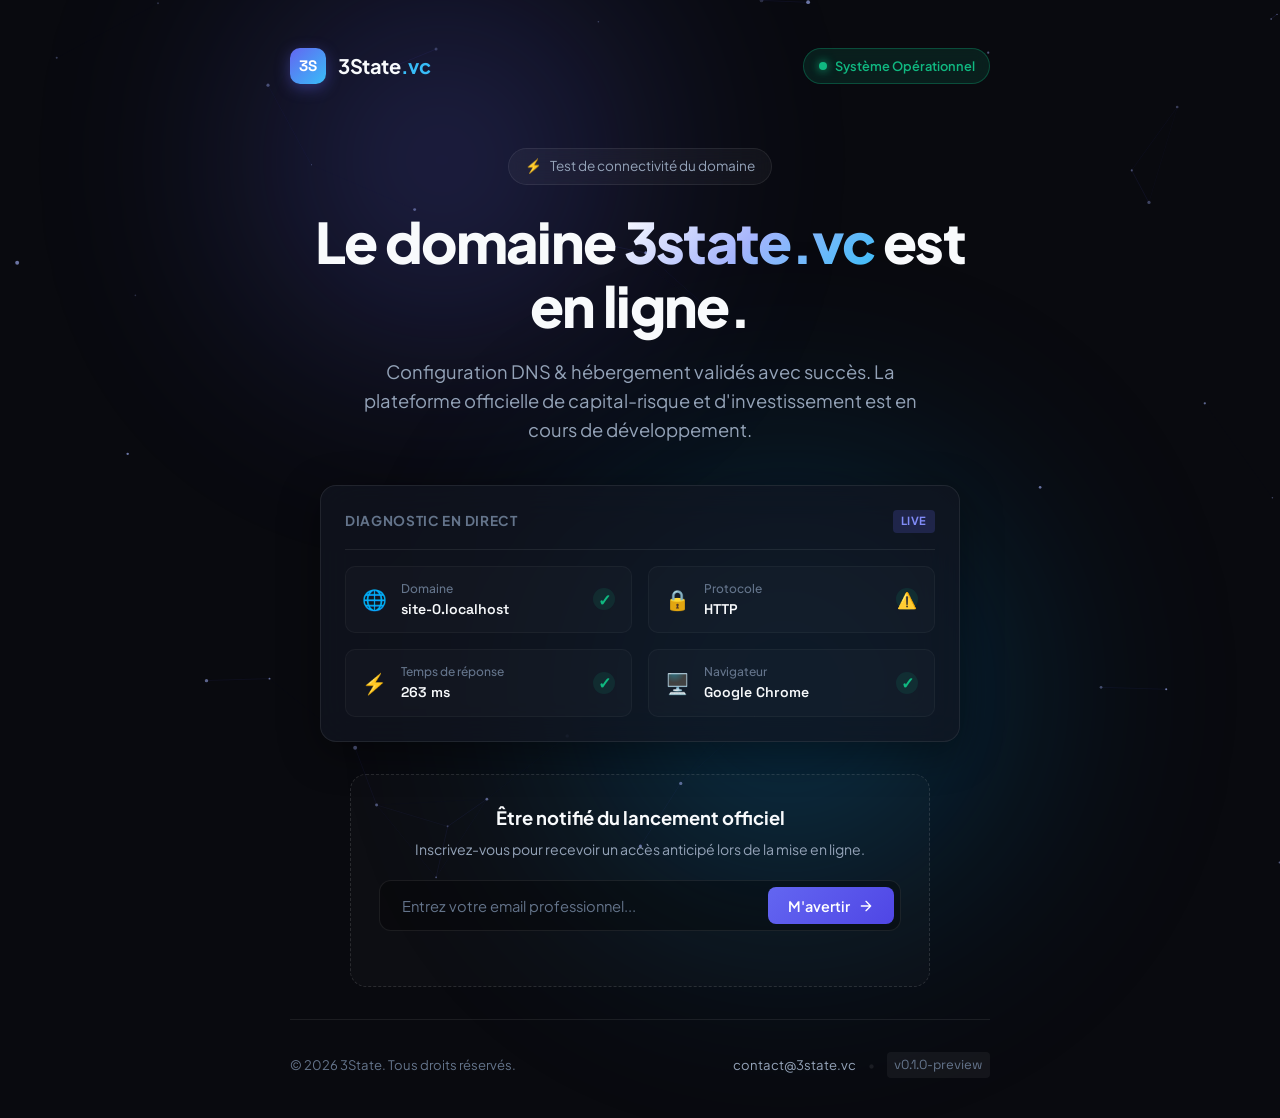
==== index.html @ 76cb4158 "first version" ====
<!DOCTYPE html>
<html lang="fr">
<head>
    <meta charset="UTF-8">
    <meta name="viewport" content="width=device-width, initial-scale=1.0">
    <title>3State VC — Domaine Actif</title>
    <meta name="description" content="3state.vc - Page de test et de configuration du domaine. Nouvelle plateforme en cours de déploiement.">
    <link rel="preconnect" href="https://fonts.googleapis.com">
    <link rel="preconnect" href="https://fonts.gstatic.com" crossorigin>
    <link href="https://fonts.googleapis.com/css2?family=Plus+Jakarta+Sans:wght@300;400;500;600;700;800&family=Space+Grotesk:wght@500;700&display=swap" rel="stylesheet">
    <link rel="stylesheet" href="style.css">
</head>
<body>
    <!-- Background Glows & Particles -->
    <div class="bg-glow bg-glow-1"></div>
    <div class="bg-glow bg-glow-2"></div>
    <canvas id="particle-canvas"></canvas>

    <div class="container">
        <!-- Header -->
        <header class="header">
            <div class="logo">
                <span class="logo-badge">3S</span>
                <span class="logo-text">3State<span class="accent">.vc</span></span>
            </div>
            <div class="status-chip" id="online-badge">
                <span class="status-dot"></span>
                <span>Système Opérationnel</span>
            </div>
        </header>

        <!-- Hero Section -->
        <main class="hero">
            <div class="tag-pill">
                <span class="pulse-icon">⚡</span> Test de connectivité du domaine
            </div>
            
            <h1 class="hero-title">
                Le domaine <span class="gradient-text">3state.vc</span> est en ligne.
            </h1>
            
            <p class="hero-subtitle">
                Configuration DNS & hébergement validés avec succès. La plateforme officielle de capital-risque et d'investissement est en cours de développement.
            </p>

            <!-- Interactive Diagnostic Box -->
            <div class="diagnostic-card">
                <div class="diagnostic-header">
                    <span class="diagnostic-title">Diagnostic en direct</span>
                    <span class="live-tag">LIVE</span>
                </div>
                <div class="diagnostic-grid">
                    <div class="diag-item">
                        <div class="diag-icon">🌐</div>
                        <div class="diag-info">
                            <span class="diag-label">Domaine</span>
                            <span class="diag-val" id="diag-domain">3state.vc</span>
                        </div>
                        <span class="check-mark">✓</span>
                    </div>

                    <div class="diag-item">
                        <div class="diag-icon">🔒</div>
                        <div class="diag-info">
                            <span class="diag-label">Protocole</span>
                            <span class="diag-val" id="diag-protocol">HTTPS / SSL</span>
                        </div>
                        <span class="check-mark" id="ssl-status">✓</span>
                    </div>

                    <div class="diag-item">
                        <div class="diag-icon">⚡</div>
                        <div class="diag-info">
                            <span class="diag-label">Temps de réponse</span>
                            <span class="diag-val" id="diag-ping">Calcul en cours...</span>
                        </div>
                        <span class="check-mark">✓</span>
                    </div>

                    <div class="diag-item">
                        <div class="diag-icon">🖥️</div>
                        <div class="diag-info">
                            <span class="diag-label">Navigateur</span>
                            <span class="diag-val" id="diag-browser">Détection...</span>
                        </div>
                        <span class="check-mark">✓</span>
                    </div>
                </div>
            </div>

            <!-- Waitlist / Contact Form -->
            <div class="newsletter-card">
                <h3>Être notifié du lancement officiel</h3>
                <p>Inscrivez-vous pour recevoir un accès anticipé lors de la mise en ligne.</p>
                <form id="notify-form" class="notify-form">
                    <div class="input-wrapper">
                        <input type="email" id="email-input" placeholder="Entrez votre email professionnel..." required autocomplete="email">
                        <button type="submit" id="submit-btn" class="btn-primary">
                            <span>M'avertir</span>
                            <svg width="16" height="16" viewBox="0 0 24 24" fill="none" stroke="currentColor" stroke-width="2" stroke-linecap="round" stroke-linejoin="round"><path d="M5 12h14M12 5l7 7-7 7"/></svg>
                        </button>
                    </div>
                    <div class="form-feedback" id="form-feedback"></div>
                </form>
            </div>
        </main>

        <!-- Footer -->
        <footer class="footer">
            <p>© <span id="current-year"></span> 3State. Tous droits réservés.</p>
            <div class="footer-links">
                <a href="mailto:contact@3state.vc" class="footer-link">contact@3state.vc</a>
                <span class="separator">•</span>
                <span class="footer-version">v0.1.0-preview</span>
            </div>
        </footer>
    </div>

    <script src="script.js"></script>
</body>
</html>
---- style.css ----
:root {
    --bg-main: #090a0f;
    --bg-surface: rgba(18, 22, 34, 0.7);
    --bg-surface-hover: rgba(28, 34, 52, 0.85);
    --border-color: rgba(255, 255, 255, 0.08);
    --border-glow: rgba(99, 102, 241, 0.35);
    
    --text-primary: #f8fafc;
    --text-secondary: #94a3b8;
    --text-muted: #64748b;
    
    --primary: #6366f1;
    --primary-glow: #818cf8;
    --accent: #38bdf8;
    --success: #10b981;
    --success-bg: rgba(16, 185, 129, 0.12);
    
    --font-main: 'Plus Jakarta Sans', -apple-system, BlinkMacSystemFont, 'Segoe UI', Roboto, sans-serif;
    --font-mono: 'Space Grotesk', monospace;
}

* {
    margin: 0;
    padding: 0;
    box-sizing: border-box;
}

body {
    background-color: var(--bg-main);
    color: var(--text-primary);
    font-family: var(--font-main);
    min-height: 100vh;
    display: flex;
    flex-direction: column;
    justify-content: center;
    position: relative;
    overflow-x: hidden;
    line-height: 1.6;
    -webkit-font-smoothing: antialiased;
}

/* Background canvas and glow elements */
#particle-canvas {
    position: fixed;
    top: 0;
    left: 0;
    width: 100%;
    height: 100%;
    z-index: 0;
    pointer-events: none;
}

.bg-glow {
    position: fixed;
    border-radius: 50%;
    filter: blur(120px);
    z-index: 0;
    pointer-events: none;
    opacity: 0.45;
}

.bg-glow-1 {
    top: -10%;
    left: 15%;
    width: 500px;
    height: 500px;
    background: radial-gradient(circle, #6366f1 0%, rgba(99, 102, 241, 0) 70%);
}

.bg-glow-2 {
    bottom: -10%;
    right: 15%;
    width: 600px;
    height: 600px;
    background: radial-gradient(circle, #0284c7 0%, rgba(2, 132, 199, 0) 70%);
}

/* Container */
.container {
    position: relative;
    z-index: 1;
    max-width: 880px;
    margin: 0 auto;
    padding: 2.5rem 1.5rem;
    display: flex;
    flex-direction: column;
    min-height: 100vh;
    justify-content: space-between;
}

/* Header */
.header {
    display: flex;
    align-items: center;
    justify-content: space-between;
    padding: 0.5rem 0 2rem;
}

.logo {
    display: flex;
    align-items: center;
    gap: 0.75rem;
    cursor: default;
}

.logo-badge {
    display: flex;
    align-items: center;
    justify-content: center;
    width: 36px;
    height: 36px;
    background: linear-gradient(135deg, #6366f1, #38bdf8);
    border-radius: 10px;
    font-family: var(--font-mono);
    font-weight: 700;
    font-size: 0.95rem;
    color: #ffffff;
    box-shadow: 0 4px 15px rgba(99, 102, 241, 0.4);
}

.logo-text {
    font-size: 1.25rem;
    font-weight: 700;
    letter-spacing: -0.02em;
    color: var(--text-primary);
}

.accent {
    color: var(--accent);
}

.status-chip {
    display: inline-flex;
    align-items: center;
    gap: 0.5rem;
    padding: 0.4rem 0.9rem;
    background: var(--success-bg);
    border: 1px solid rgba(16, 185, 129, 0.3);
    border-radius: 9999px;
    font-size: 0.8rem;
    font-weight: 600;
    color: var(--success);
    backdrop-filter: blur(8px);
}

.status-dot {
    width: 8px;
    height: 8px;
    border-radius: 50%;
    background: var(--success);
    box-shadow: 0 0 10px var(--success);
    animation: pulse 2s infinite ease-in-out;
}

@keyframes pulse {
    0%, 100% { transform: scale(1); opacity: 1; }
    50% { transform: scale(1.3); opacity: 0.6; }
}

/* Hero Section */
.hero {
    display: flex;
    flex-direction: column;
    align-items: center;
    text-align: center;
    margin: 2rem 0;
}

.tag-pill {
    display: inline-flex;
    align-items: center;
    gap: 0.5rem;
    background: rgba(255, 255, 255, 0.04);
    border: 1px solid var(--border-color);
    padding: 0.4rem 1rem;
    border-radius: 9999px;
    font-size: 0.85rem;
    color: var(--text-secondary);
    margin-bottom: 1.5rem;
    backdrop-filter: blur(10px);
}

.hero-title {
    font-size: clamp(2.2rem, 5vw, 3.5rem);
    font-weight: 800;
    letter-spacing: -0.03em;
    line-height: 1.15;
    margin-bottom: 1.2rem;
    max-width: 700px;
}

.gradient-text {
    background: linear-gradient(135deg, #ffffff 0%, #a5b4fc 50%, #38bdf8 100%);
    -webkit-background-clip: text;
    -webkit-text-fill-color: transparent;
}

.hero-subtitle {
    font-size: clamp(1rem, 2vw, 1.15rem);
    color: var(--text-secondary);
    max-width: 600px;
    margin-bottom: 2.5rem;
    font-weight: 400;
}

/* Diagnostic Card */
.diagnostic-card {
    width: 100%;
    max-width: 640px;
    background: var(--bg-surface);
    border: 1px solid var(--border-color);
    border-radius: 16px;
    padding: 1.5rem;
    backdrop-filter: blur(20px);
    box-shadow: 0 10px 40px rgba(0, 0, 0, 0.4);
    margin-bottom: 2rem;
    text-align: left;
    transition: border-color 0.3s ease;
}

.diagnostic-card:hover {
    border-color: var(--border-glow);
}

.diagnostic-header {
    display: flex;
    justify-content: space-between;
    align-items: center;
    padding-bottom: 1rem;
    border-bottom: 1px solid var(--border-color);
    margin-bottom: 1rem;
}

.diagnostic-title {
    font-size: 0.85rem;
    font-weight: 700;
    text-transform: uppercase;
    letter-spacing: 0.05em;
    color: var(--text-muted);
}

.live-tag {
    font-size: 0.7rem;
    font-weight: 700;
    background: rgba(99, 102, 241, 0.2);
    color: var(--primary-glow);
    padding: 0.15rem 0.5rem;
    border-radius: 4px;
    letter-spacing: 0.05em;
}

.diagnostic-grid {
    display: grid;
    grid-template-columns: repeat(auto-fit, minmax(260px, 1fr));
    gap: 1rem;
}

.diag-item {
    display: flex;
    align-items: center;
    gap: 0.85rem;
    background: rgba(255, 255, 255, 0.02);
    border: 1px solid rgba(255, 255, 255, 0.04);
    padding: 0.75rem 1rem;
    border-radius: 10px;
}

.diag-icon {
    font-size: 1.25rem;
}

.diag-info {
    flex: 1;
    display: flex;
    flex-direction: column;
}

.diag-label {
    font-size: 0.75rem;
    color: var(--text-muted);
    font-weight: 500;
}

.diag-val {
    font-size: 0.88rem;
    font-weight: 600;
    color: var(--text-primary);
    font-family: var(--font-mono);
}

.check-mark {
    color: var(--success);
    font-weight: 700;
    font-size: 1rem;
    display: flex;
    align-items: center;
    justify-content: center;
    width: 22px;
    height: 22px;
    background: var(--success-bg);
    border-radius: 50%;
}

/* Newsletter / Notification Card */
.newsletter-card {
    width: 100%;
    max-width: 580px;
    background: rgba(255, 255, 255, 0.02);
    border: 1px dashed rgba(255, 255, 255, 0.12);
    border-radius: 16px;
    padding: 1.75rem;
    text-align: center;
}

.newsletter-card h3 {
    font-size: 1.15rem;
    font-weight: 700;
    margin-bottom: 0.35rem;
}

.newsletter-card p {
    font-size: 0.88rem;
    color: var(--text-secondary);
    margin-bottom: 1.25rem;
}

.notify-form {
    display: flex;
    flex-direction: column;
    gap: 0.5rem;
}

.input-wrapper {
    display: flex;
    gap: 0.5rem;
    background: rgba(0, 0, 0, 0.3);
    border: 1px solid var(--border-color);
    padding: 0.35rem;
    border-radius: 12px;
    transition: all 0.3s ease;
}

.input-wrapper:focus-within {
    border-color: var(--primary);
    box-shadow: 0 0 0 3px rgba(99, 102, 241, 0.2);
}

.input-wrapper input {
    flex: 1;
    background: transparent;
    border: none;
    outline: none;
    color: var(--text-primary);
    padding: 0.6rem 1rem;
    font-family: var(--font-main);
    font-size: 0.92rem;
}

.input-wrapper input::placeholder {
    color: var(--text-muted);
}

.btn-primary {
    display: inline-flex;
    align-items: center;
    gap: 0.5rem;
    background: linear-gradient(135deg, #6366f1, #4f46e5);
    color: #ffffff;
    border: none;
    border-radius: 8px;
    padding: 0.6rem 1.25rem;
    font-family: var(--font-main);
    font-weight: 600;
    font-size: 0.9rem;
    cursor: pointer;
    transition: all 0.2s ease;
    white-space: nowrap;
}

.btn-primary:hover {
    background: linear-gradient(135deg, #4f46e5, #4338ca);
    transform: translateY(-1px);
    box-shadow: 0 4px 12px rgba(99, 102, 241, 0.4);
}

.btn-primary:active {
    transform: translateY(0);
}

.form-feedback {
    font-size: 0.85rem;
    min-height: 1.2rem;
    transition: all 0.3s ease;
}

.form-feedback.success {
    color: var(--success);
}

.form-feedback.error {
    color: #f87171;
}

/* Footer */
.footer {
    display: flex;
    flex-wrap: wrap;
    justify-content: space-between;
    align-items: center;
    gap: 1rem;
    padding-top: 2rem;
    border-top: 1px solid var(--border-color);
    font-size: 0.82rem;
    color: var(--text-muted);
}

.footer-links {
    display: flex;
    align-items: center;
    gap: 0.75rem;
}

.footer-link {
    color: var(--text-secondary);
    text-decoration: none;
    transition: color 0.2s;
}

.footer-link:hover {
    color: var(--text-primary);
}

.separator {
    color: var(--border-color);
}

.footer-version {
    font-family: var(--font-mono);
    background: rgba(255, 255, 255, 0.05);
    padding: 0.15rem 0.45rem;
    border-radius: 4px;
}

/* Responsive */
@media (max-width: 600px) {
    .container {
        padding: 1.5rem 1rem;
    }
    
    .input-wrapper {
        flex-direction: column;
        background: transparent;
        border: none;
        padding: 0;
        gap: 0.75rem;
    }
    
    .input-wrapper input {
        background: rgba(0, 0, 0, 0.4);
        border: 1px solid var(--border-color);
        border-radius: 10px;
        padding: 0.8rem 1rem;
    }
    
    .btn-primary {
        justify-content: center;
        padding: 0.8rem;
        border-radius: 10px;
    }

    .footer {
        flex-direction: column;
        text-align: center;
    }
}
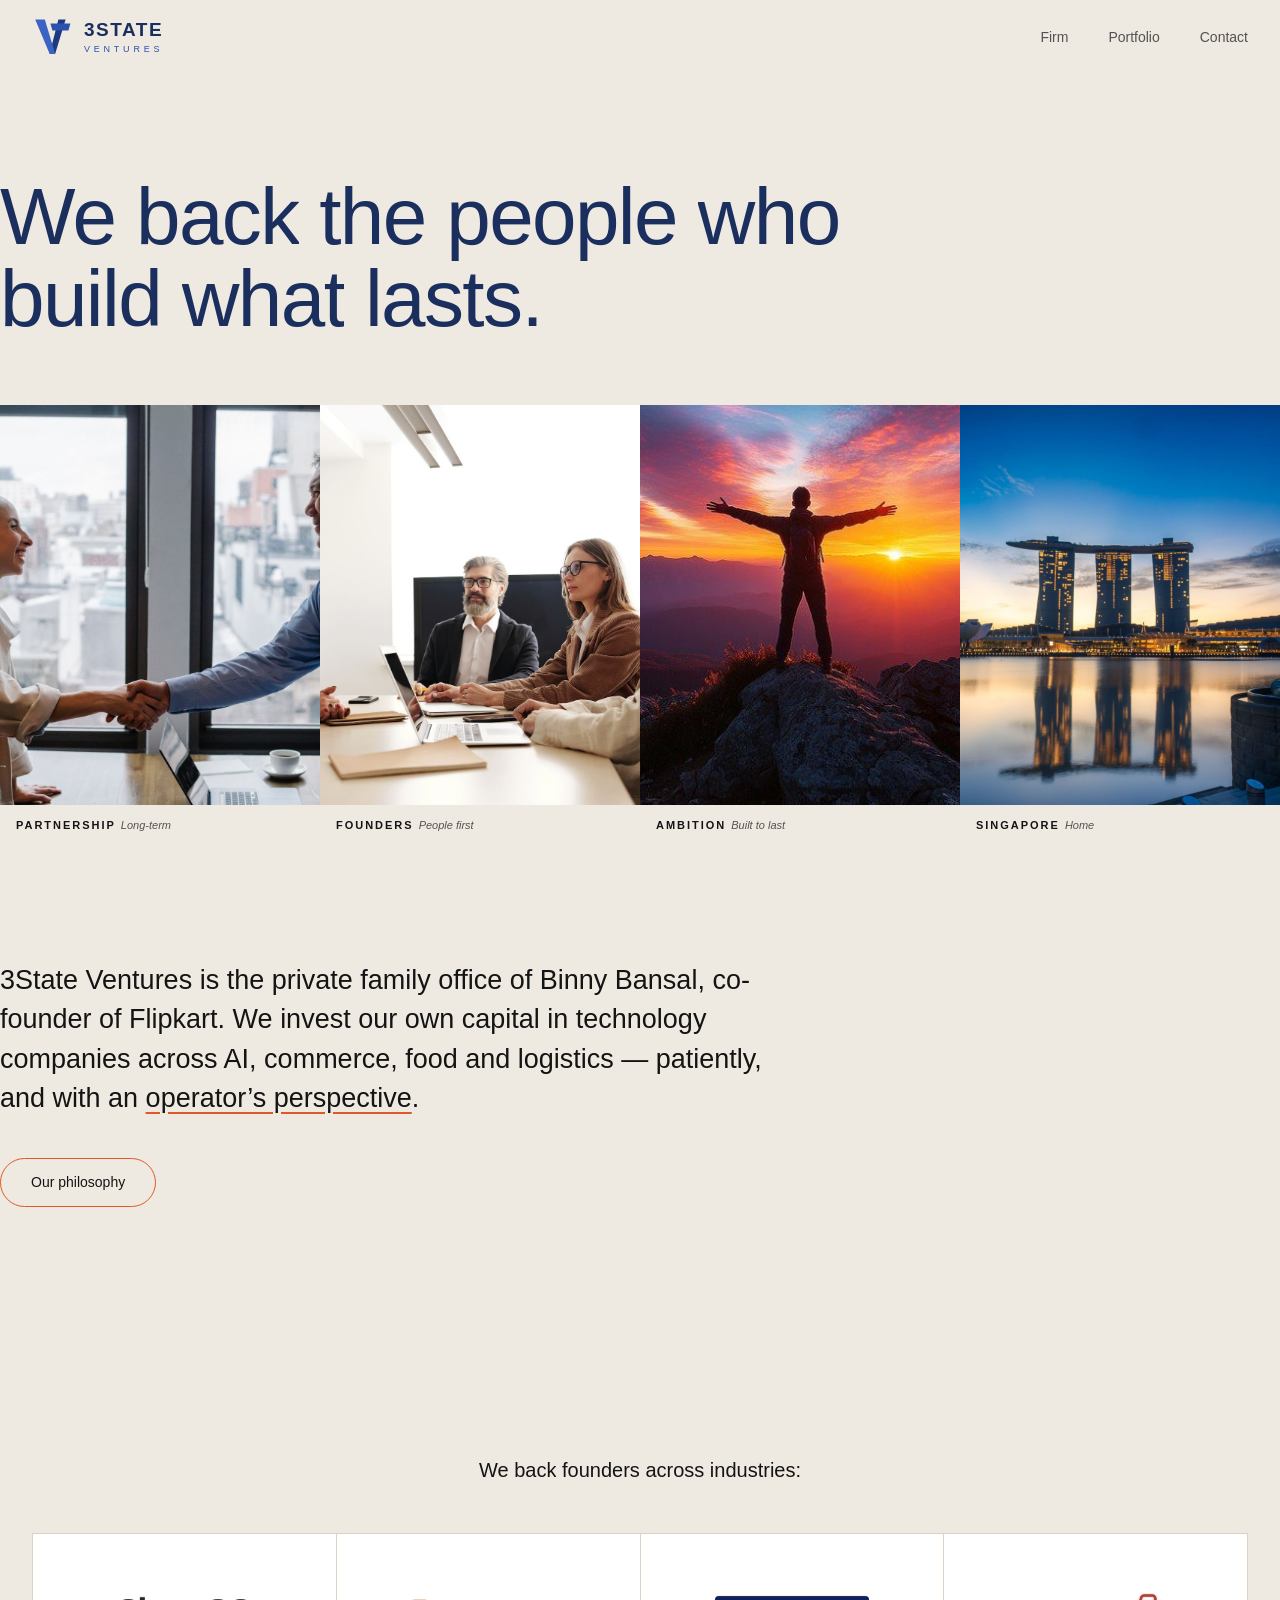
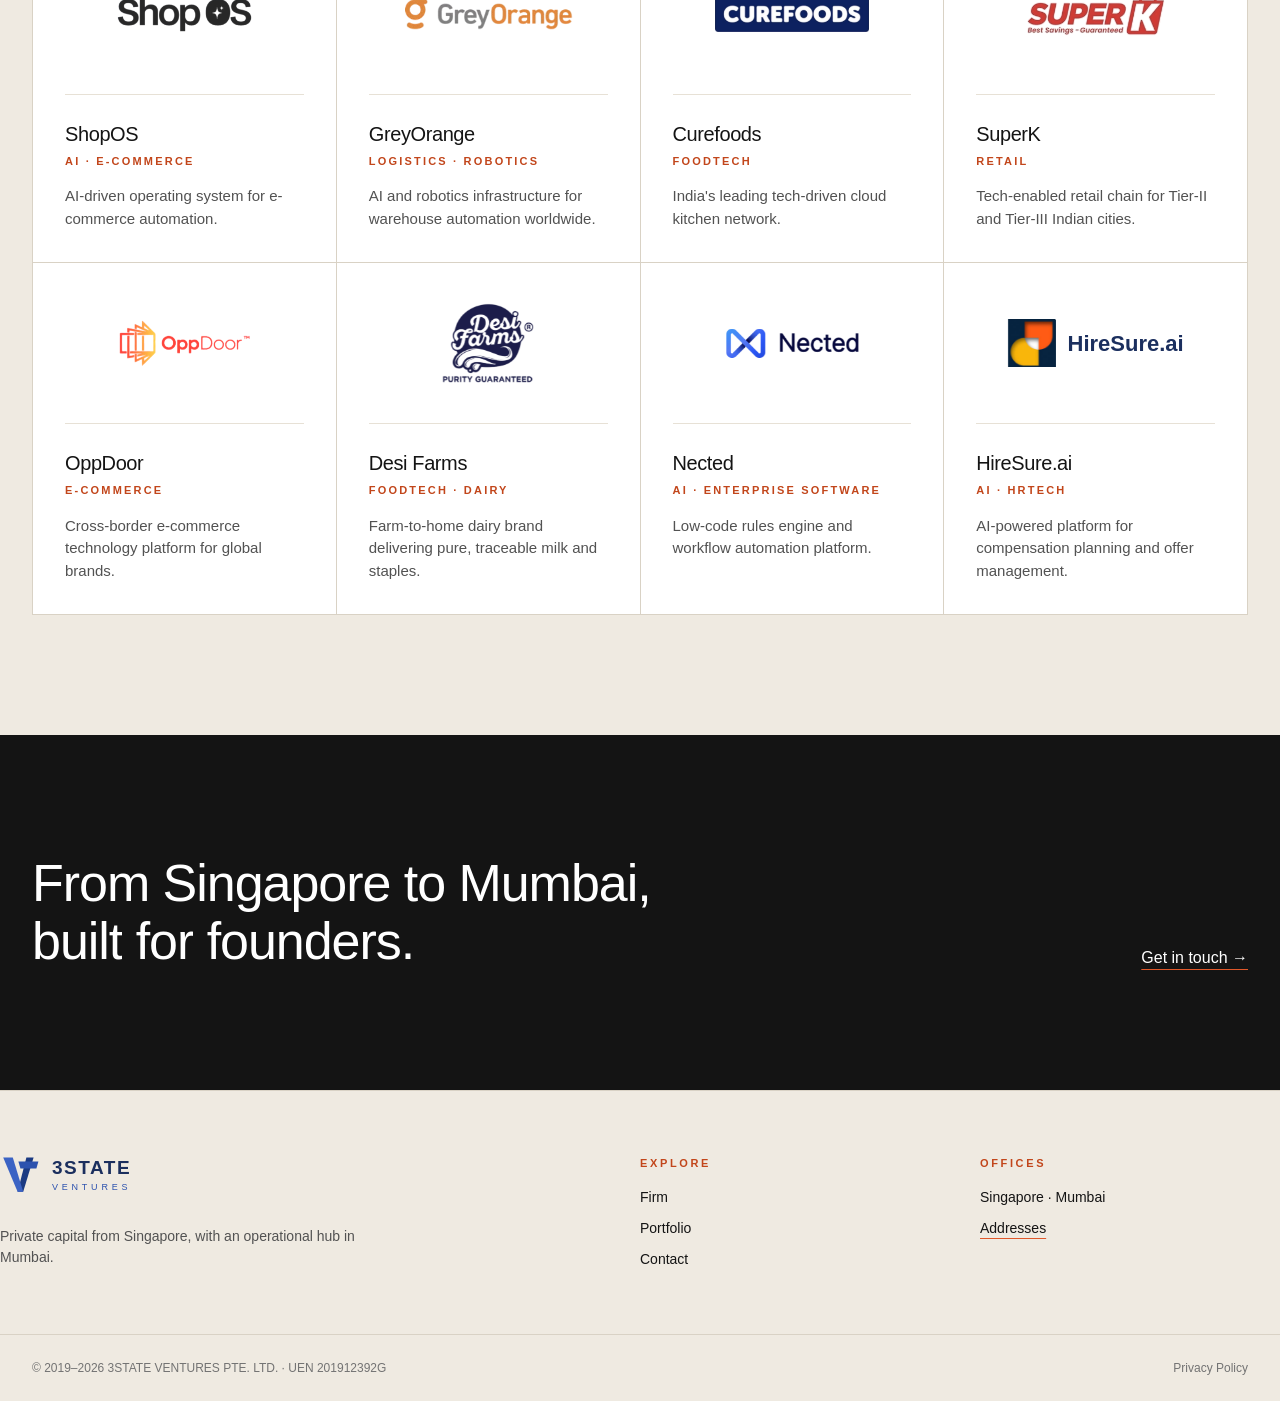
==== commit f62ba0b3: "adios team" ====
--- a/index.html
+++ b/index.html
@@ -1,121 +1,79 @@
 <!DOCTYPE html>
-<html lang="fr">
+<html lang="en">
 <head>
-    <meta charset="UTF-8">
-    <meta name="viewport" content="width=device-width, initial-scale=1.0">
-    <title>3State VC — Domaine Actif</title>
-    <meta name="description" content="3state.vc - Page de test et de configuration du domaine. Nouvelle plateforme en cours de déploiement.">
-    <link rel="preconnect" href="https://fonts.googleapis.com">
-    <link rel="preconnect" href="https://fonts.gstatic.com" crossorigin>
-    <link href="https://fonts.googleapis.com/css2?family=Plus+Jakarta+Sans:wght@300;400;500;600;700;800&family=Space+Grotesk:wght@500;700&display=swap" rel="stylesheet">
-    <link rel="stylesheet" href="style.css">
+<meta charset="utf-8">
+<meta name="viewport" content="width=device-width, initial-scale=1">
+<title>3State Ventures — Private Investment Firm, Singapore</title>
+<meta name="description" content="3State Ventures is the private family office and technology investment vehicle of Binny Bansal, co-founder of Flipkart.">
+<script>document.documentElement.classList.add('js')</script>
+<link rel="icon" href="favicon.svg" type="image/svg+xml">
+<link rel="stylesheet" href="css/style.css">
 </head>
 <body>
-    <!-- Background Glows & Particles -->
-    <div class="bg-glow bg-glow-1"></div>
-    <div class="bg-glow bg-glow-2"></div>
-    <canvas id="particle-canvas"></canvas>
 
-    <div class="container">
-        <!-- Header -->
-        <header class="header">
-            <div class="logo">
-                <span class="logo-badge">3S</span>
-                <span class="logo-text">3State<span class="accent">.vc</span></span>
-            </div>
-            <div class="status-chip" id="online-badge">
-                <span class="status-dot"></span>
-                <span>Système Opérationnel</span>
-            </div>
-        </header>
+<header>
+  <div class="wrap bar">
+    <a href="index.html" aria-label="3State Ventures home"><span class="logo"><svg width="40" height="40" viewBox="0 0 100 100" aria-hidden="true">
+<polygon points="66,6 84,6 58,92 44,92" fill="#1B3A82"/><polygon points="8,6 32,6 58,92 44,92" fill="#3B63C4"/>
+<polygon points="46,16 96,16 91,34 51,34" fill="#2C52AE"/></svg><span class="logo-txt"><b>3STATE</b><small>VENTURES</small></span></span></a>
+    <nav class="main" aria-label="Main"><a href="firm.html">Firm</a><a href="portfolio.html">Portfolio</a><a href="contact.html">Contact</a></nav>
+    <button class="burger" aria-label="Toggle menu" aria-expanded="false"><span></span><span></span><span></span></button>
+  </div>
+  <nav class="mobile" aria-label="Mobile"><a href="firm.html">Firm</a><a href="portfolio.html">Portfolio</a><a href="contact.html">Contact</a></nav>
+</header>
 
-        <!-- Hero Section -->
-        <main class="hero">
-            <div class="tag-pill">
-                <span class="pulse-icon">⚡</span> Test de connectivité du domaine
-            </div>
-            
-            <h1 class="hero-title">
-                Le domaine <span class="gradient-text">3state.vc</span> est en ligne.
-            </h1>
-            
-            <p class="hero-subtitle">
-                Configuration DNS & hébergement validés avec succès. La plateforme officielle de capital-risque et d'investissement est en cours de développement.
-            </p>
+<main>
+  <section class="wrap hero reveal">
+    <h1>We back the people who build <span>what lasts.</span></h1>
+  </section>
 
-            <!-- Interactive Diagnostic Box -->
-            <div class="diagnostic-card">
-                <div class="diagnostic-header">
-                    <span class="diagnostic-title">Diagnostic en direct</span>
-                    <span class="live-tag">LIVE</span>
-                </div>
-                <div class="diagnostic-grid">
-                    <div class="diag-item">
-                        <div class="diag-icon">🌐</div>
-                        <div class="diag-info">
-                            <span class="diag-label">Domaine</span>
-                            <span class="diag-val" id="diag-domain">3state.vc</span>
-                        </div>
-                        <span class="check-mark">✓</span>
-                    </div>
+  <section class="strip"><figure class="strip-item reveal"><div class="ph r45"><img src="images/partnership-handshake.jpg" alt="Two professionals shaking hands"></div>
+<figcaption><b>Partnership</b> <i>Long-term</i></figcaption></figure><figure class="strip-item reveal"><div class="ph r45"><img src="images/team-collaboration.jpg" alt="A team of founders collaborating"></div>
+<figcaption><b>Founders</b> <i>People first</i></figcaption></figure><figure class="strip-item reveal"><div class="ph r45"><img src="images/summit-success.jpg" alt="A person celebrating on a mountain summit"></div>
+<figcaption><b>Ambition</b> <i>Built to last</i></figcaption></figure><figure class="strip-item reveal"><div class="ph r45"><img src="images/hero-singapore-marina-bay.jpg" alt="Singapore Marina Bay skyline at sunrise"></div>
+<figcaption><b>Singapore</b> <i>Home</i></figcaption></figure></section>
 
-                    <div class="diag-item">
-                        <div class="diag-icon">🔒</div>
-                        <div class="diag-info">
-                            <span class="diag-label">Protocole</span>
-                            <span class="diag-val" id="diag-protocol">HTTPS / SSL</span>
-                        </div>
-                        <span class="check-mark" id="ssl-status">✓</span>
-                    </div>
+  <section class="wrap intro reveal">
+    <p>3State Ventures is the private family office of Binny Bansal, co-founder of Flipkart. We invest our own capital in technology companies across AI, commerce, food and logistics — patiently, and with an <a href="firm.html" class="link-o">operator’s perspective</a>.</p>
+    <a href="firm.html" class="btn-pill">Our philosophy</a>
+  </section>
 
-                    <div class="diag-item">
-                        <div class="diag-icon">⚡</div>
-                        <div class="diag-info">
-                            <span class="diag-label">Temps de réponse</span>
-                            <span class="diag-val" id="diag-ping">Calcul en cours...</span>
-                        </div>
-                        <span class="check-mark">✓</span>
-                    </div>
+  <section id="portfolio" class="block">
+    <div class="wrap">
+      <p class="center-title reveal">We back founders across industries:</p>
+      <ul class="grid" style="margin-top:48px"><li class="tile reveal"><div class="tile-logo"><img src="logos/shopos.png" alt="ShopOS logo" style="height:36px"></div>
+<div class="tile-body"><h3>ShopOS</h3><p class="sector">AI · E-Commerce</p><p>AI-driven operating system for e-commerce automation.</p></div></li><li class="tile reveal"><div class="tile-logo"><img src="logos/greyorange.png" alt="GreyOrange logo" style="height:36px"></div>
+<div class="tile-body"><h3>GreyOrange</h3><p class="sector">Logistics · Robotics</p><p>AI and robotics infrastructure for warehouse automation worldwide.</p></div></li><li class="tile reveal"><div class="tile-logo"><img src="logos/curefoods.png" alt="Curefoods logo" style="height:36px"></div>
+<div class="tile-body"><h3>Curefoods</h3><p class="sector">FoodTech</p><p>India's leading tech-driven cloud kitchen network.</p></div></li><li class="tile reveal"><div class="tile-logo"><img src="logos/superk.png" alt="SuperK logo" style="height:48px"></div>
+<div class="tile-body"><h3>SuperK</h3><p class="sector">Retail</p><p>Tech-enabled retail chain for Tier-II and Tier-III Indian cities.</p></div></li><li class="tile reveal"><div class="tile-logo"><img src="logos/oppdoor.png" alt="OppDoor logo" style="height:48px"></div>
+<div class="tile-body"><h3>OppDoor</h3><p class="sector">E-Commerce</p><p>Cross-border e-commerce technology platform for global brands.</p></div></li><li class="tile reveal"><div class="tile-logo"><img src="logos/desi-farms.png" alt="Desi Farms logo" style="height:80px"></div>
+<div class="tile-body"><h3>Desi Farms</h3><p class="sector">FoodTech · Dairy</p><p>Farm-to-home dairy brand delivering pure, traceable milk and staples.</p></div></li><li class="tile reveal"><div class="tile-logo"><img src="logos/nected.png" alt="Nected logo" style="height:36px"></div>
+<div class="tile-body"><h3>Nected</h3><p class="sector">AI · Enterprise Software</p><p>Low-code rules engine and workflow automation platform.</p></div></li><li class="tile reveal"><div class="tile-logo"><img src="logos/hiresure.png" alt="HireSure.ai logo" style="height:48px"><span class="icon-name">HireSure.ai</span></div>
+<div class="tile-body"><h3>HireSure.ai</h3><p class="sector">AI · HRTech</p><p>AI-powered platform for compensation planning and offer management.</p></div></li></ul>
+    </div>
+  </section>
 
-                    <div class="diag-item">
-                        <div class="diag-icon">🖥️</div>
-                        <div class="diag-info">
-                            <span class="diag-label">Navigateur</span>
-                            <span class="diag-val" id="diag-browser">Détection...</span>
-                        </div>
-                        <span class="check-mark">✓</span>
-                    </div>
-                </div>
-            </div>
+  <section class="dark block">
+    <div class="wrap reveal">
+      <h2>From Singapore to Mumbai, built for founders.</h2>
+      <a href="contact.html">Get in touch →</a>
+    </div>
+  </section>
 
-            <!-- Waitlist / Contact Form -->
-            <div class="newsletter-card">
-                <h3>Être notifié du lancement officiel</h3>
-                <p>Inscrivez-vous pour recevoir un accès anticipé lors de la mise en ligne.</p>
-                <form id="notify-form" class="notify-form">
-                    <div class="input-wrapper">
-                        <input type="email" id="email-input" placeholder="Entrez votre email professionnel..." required autocomplete="email">
-                        <button type="submit" id="submit-btn" class="btn-primary">
-                            <span>M'avertir</span>
-                            <svg width="16" height="16" viewBox="0 0 24 24" fill="none" stroke="currentColor" stroke-width="2" stroke-linecap="round" stroke-linejoin="round"><path d="M5 12h14M12 5l7 7-7 7"/></svg>
-                        </button>
-                    </div>
-                    <div class="form-feedback" id="form-feedback"></div>
-                </form>
-            </div>
-        </main>
+  
+</main>
 
-        <!-- Footer -->
-        <footer class="footer">
-            <p>© <span id="current-year"></span> 3State. Tous droits réservés.</p>
-            <div class="footer-links">
-                <a href="mailto:contact@3state.vc" class="footer-link">contact@3state.vc</a>
-                <span class="separator">•</span>
-                <span class="footer-version">v0.1.0-preview</span>
-            </div>
-        </footer>
-    </div>
+<footer>
+  <div class="wrap foot">
+    <div><span class="logo"><svg width="40" height="40" viewBox="0 0 100 100" aria-hidden="true">
+<polygon points="66,6 84,6 58,92 44,92" fill="#1B3A82"/><polygon points="8,6 32,6 58,92 44,92" fill="#3B63C4"/>
+<polygon points="46,16 96,16 91,34 51,34" fill="#2C52AE"/></svg><span class="logo-txt"><b>3STATE</b><small>VENTURES</small></span></span><p class="small">Private capital from Singapore, with an operational hub in Mumbai.</p></div>
+    <div><p class="eyebrow">Explore</p><ul><li><a href="firm.html">Firm</a></li><li><a href="portfolio.html">Portfolio</a></li><li><a href="contact.html">Contact</a></li></ul></div>
+    <div><p class="eyebrow">Offices</p><ul><li>Singapore · Mumbai</li><li><a href="contact.html" class="link-o">Addresses</a></li></ul></div>
+  </div>
+  <div class="legal"><div class="wrap"><p>© 2019–2026 3STATE VENTURES PTE. LTD. · UEN 201912392G</p><a href="privacy.html">Privacy Policy</a></div></div>
+</footer>
 
-    <script src="script.js"></script>
+<script src="js/main.js"></script>
 </body>
 </html>
--- a/css/style.css
+++ b/css/style.css
@@ -0,0 +1,126 @@
+*{box-sizing:border-box;margin:0;padding:0}
+html{scroll-behavior:smooth;scroll-padding-top:80px}
+body{font-family:Arial,Helvetica,sans-serif;background:#EFEAE1;color:#141414;-webkit-font-smoothing:antialiased;line-height:1.5}
+img{display:block;max-width:100%}
+a{color:inherit;text-decoration:none}
+::selection{background:#F6C9B4}
+.wrap{max-width:1280px;margin:0 auto;padding:0 32px}
+@media(max-width:640px){.wrap{padding:0 20px}}
+.eyebrow{font-size:11px;font-weight:700;text-transform:uppercase;letter-spacing:.24em;color:#C2461B}
+.btn-pill{display:inline-flex;align-items:center;gap:8px;border:1px solid #E0582A;border-radius:999px;padding:13px 30px;font-size:14px;transition:background .25s,color .25s}
+.btn-pill:hover{background:#E0582A;color:#fff}
+.link-o{text-decoration:underline;text-decoration-color:#E0582A;text-underline-offset:5px;transition:color .2s}
+.link-o:hover{color:#C2461B}
+h1,h2,h3{font-weight:400;letter-spacing:-.02em}
+.ph{position:relative;overflow:hidden;background:#E2DBCF}
+.ph img{position:absolute;inset:0;width:100%;height:100%;object-fit:cover;transition:transform 1.2s ease}
+.r45{aspect-ratio:4/5}.r219{aspect-ratio:21/9}
+@media(max-width:640px){.r219{aspect-ratio:16/9}}
+/* reveal */
+.js .reveal{opacity:0;transform:translateY(16px);transition:opacity .7s ease,transform .7s ease}
+.js .reveal.in{opacity:1;transform:none}
+@media(prefers-reduced-motion:reduce){.reveal{opacity:1;transform:none;transition:none}}
+/* header */
+header{position:sticky;top:0;z-index:50;background:#EFEAE1;transition:box-shadow .2s}
+header.scrolled{box-shadow:0 1px 0 #D9D2C5}
+.bar{display:flex;align-items:center;justify-content:space-between;height:80px}
+.logo{display:inline-flex;align-items:center;gap:12px}
+.logo-txt{display:flex;flex-direction:column;line-height:1}
+.logo-txt b{font-size:19px;font-weight:800;letter-spacing:.08em;color:#1B2F5E}
+.logo-txt small{margin-top:6px;font-size:9px;letter-spacing:.42em;color:#2C52AE}
+nav.main{display:flex;gap:40px}
+nav.main a{font-size:14px;color:#525252;padding-bottom:4px;border-bottom:1px solid transparent;transition:color .2s,border-color .2s}
+nav.main a:hover,nav.main a.active{color:#141414;border-color:#E0582A}
+.burger{display:none;background:none;border:0;padding:8px;cursor:pointer}
+.burger span{display:block;width:24px;height:2px;background:#141414;margin:5px 0;transition:transform .2s,opacity .2s}
+.mobile{display:none;border-top:1px solid #D9D2C5}
+.mobile a{display:block;padding:16px 20px;border-bottom:1px solid #E2DBCF}
+.mobile.open{display:block}
+@media(max-width:768px){nav.main{display:none}.burger{display:block}}
+/* hero */
+.hero{padding:96px 0 64px}
+.hero h1{font-size:clamp(44px,7vw,80px);line-height:1.03;max-width:1000px}
+.hero h1 span{color:#1B2F5E}
+.strip{display:grid;grid-template-columns:repeat(4,1fr)}
+@media(max-width:1024px){.strip{grid-template-columns:repeat(2,1fr)}}
+.strip-item:hover img{transform:scale(1.05)}
+.strip-item figcaption{padding:12px 16px 0;font-size:11px;text-transform:uppercase;letter-spacing:.18em}
+.strip-item figcaption i{text-transform:none;letter-spacing:0;color:#525252}
+.intro{padding:128px 0}
+.intro p{font-size:clamp(22px,2.4vw,27px);line-height:1.45;max-width:780px}
+.intro .btn-pill{margin-top:40px}
+/* sections */
+.white{background:#fff}
+section.block{padding:120px 0}
+@media(max-width:640px){section.block,.intro{padding:80px 0}.hero{padding:64px 0 48px}}
+.sec-head{margin-bottom:56px}
+.sec-head h2{margin-top:20px;font-size:clamp(40px,5.5vw,64px);line-height:1.05;max-width:900px}
+.sec-head .lead{margin-top:28px;font-size:19px;color:#404040;max-width:680px}
+.three{display:grid;grid-template-columns:repeat(3,1fr);gap:48px}
+@media(max-width:768px){.three{grid-template-columns:1fr}}
+.rule{border-top:1px solid #141414;padding-top:24px}
+.rule h3{font-size:24px}
+.rule p{margin-top:16px;color:#404040}
+.sectors{list-style:none;max-width:760px;margin:40px auto 0}
+.sectors li{border-top:1px solid #D9D2C5;padding:24px 0;text-align:center;font-size:clamp(28px,3.5vw,38px);color:#1B2F5E;letter-spacing:-.02em}
+.sectors li:last-child{border-bottom:1px solid #D9D2C5}
+.center{text-align:center}
+.center-title{text-align:center;font-size:20px}
+/* portfolio */
+.grid{list-style:none;display:grid;grid-template-columns:repeat(4,1fr);gap:1px;background:#D9D2C5;border:1px solid #D9D2C5}
+@media(max-width:1024px){.grid{grid-template-columns:repeat(2,1fr)}}
+@media(max-width:560px){.grid{grid-template-columns:1fr}}
+.tile{background:#fff;padding:32px;display:flex;flex-direction:column;position:relative;transition:background-color .3s}
+.tile:after{content:"";position:absolute;inset:0;box-shadow:inset 0 0 0 2px #E0582A;opacity:0;transition:opacity .3s;pointer-events:none}
+.tile:hover{background:#FCE4D8}.tile:hover:after{opacity:1}
+.tile-body h3{transition:color .3s}.tile:hover .tile-body h3{color:#C2461B}
+.tile-logo img{mix-blend-mode:multiply}
+.tile-logo{height:96px;display:flex;align-items:center;justify-content:center;gap:12px;transition:transform .5s}
+.tile:hover .tile-logo{transform:scale(1.04)}
+.tile-logo img{width:auto;max-width:100%;object-fit:contain}
+.icon-name{font-size:22px;font-weight:700;color:#1B2F5E}
+.tile-body{margin-top:32px;padding-top:24px;border-top:1px solid #E7E1D6;flex:1}
+.tile-body h3{font-size:20px}
+.tile-body .sector{margin-top:4px;font-size:11px;font-weight:700;text-transform:uppercase;letter-spacing:.2em;color:#C2461B}
+.tile-body p:last-child{margin-top:16px;font-size:15px;color:#525252}
+
+/* contact */
+.offices{display:grid;grid-template-columns:1fr 1fr;gap:48px;max-width:900px;margin-top:56px}
+@media(max-width:640px){.offices{grid-template-columns:1fr}}
+.offices h3{margin-top:16px;font-size:40px;color:#1B2F5E}
+address{margin-top:20px;font-style:normal;color:#404040}
+.note{max-width:760px;margin:0 auto;text-align:center}
+.note h2{font-size:clamp(30px,3.5vw,40px)}
+.note p{margin-top:24px;font-size:18px;color:#404040}
+/* closing */
+.dark{background:#141414;color:#fff}
+.dark .wrap{display:flex;justify-content:space-between;align-items:flex-end;gap:40px;flex-wrap:wrap}
+.dark h2{font-size:clamp(36px,4.5vw,52px);line-height:1.1;max-width:680px}
+.dark a{text-decoration:underline;text-decoration-color:#E0582A;text-underline-offset:6px}
+.dark a:hover{color:#F4A27F}
+/* privacy */
+.privacy{max-width:760px}
+.privacy details{margin-top:40px;border-top:1px solid #D9D2C5;border-bottom:1px solid #D9D2C5}
+.privacy summary{cursor:pointer;padding:20px 0;font-size:16px;list-style:none;display:flex;justify-content:space-between}
+.privacy summary::-webkit-details-marker{display:none}
+.privacy summary:after{content:"+";color:#E0582A;font-size:22px;line-height:1}
+.privacy details[open] summary:after{content:"–"}
+.privacy h3{margin-top:32px;font-size:22px}
+.privacy p{margin-top:12px;color:#404040}
+.privacy .body{padding-bottom:32px}
+/* footer */
+footer{border-top:1px solid #D9D2C5}
+.foot{display:grid;grid-template-columns:6fr 3fr 3fr;gap:40px;padding:64px 0}
+@media(max-width:768px){.foot{grid-template-columns:1fr}}
+.foot p.small{margin-top:24px;font-size:14px;color:#525252;max-width:360px}
+.foot ul{list-style:none;margin-top:16px;font-size:14px}
+.foot li+li{margin-top:10px}
+.foot a:hover{color:#C2461B}
+.legal{border-top:1px solid #D9D2C5}
+.legal .wrap{display:flex;justify-content:space-between;flex-wrap:wrap;gap:12px;padding-top:24px;padding-bottom:24px;font-size:12px;color:#737373}
+.privacy .body h3:first-child{margin-top:40px}
+/* word animation */
+.w{display:inline-block;overflow:hidden;vertical-align:bottom;padding-bottom:.08em;margin-bottom:-.08em}
+.w>span{display:inline-block;transform:translateY(105%);opacity:0;transition:transform .7s cubic-bezier(.22,1,.36,1),opacity .7s}
+.words.in .w>span,.in .words .w>span{transform:none;opacity:1}
+@media(prefers-reduced-motion:reduce){.w>span{transform:none;opacity:1;transition:none}}
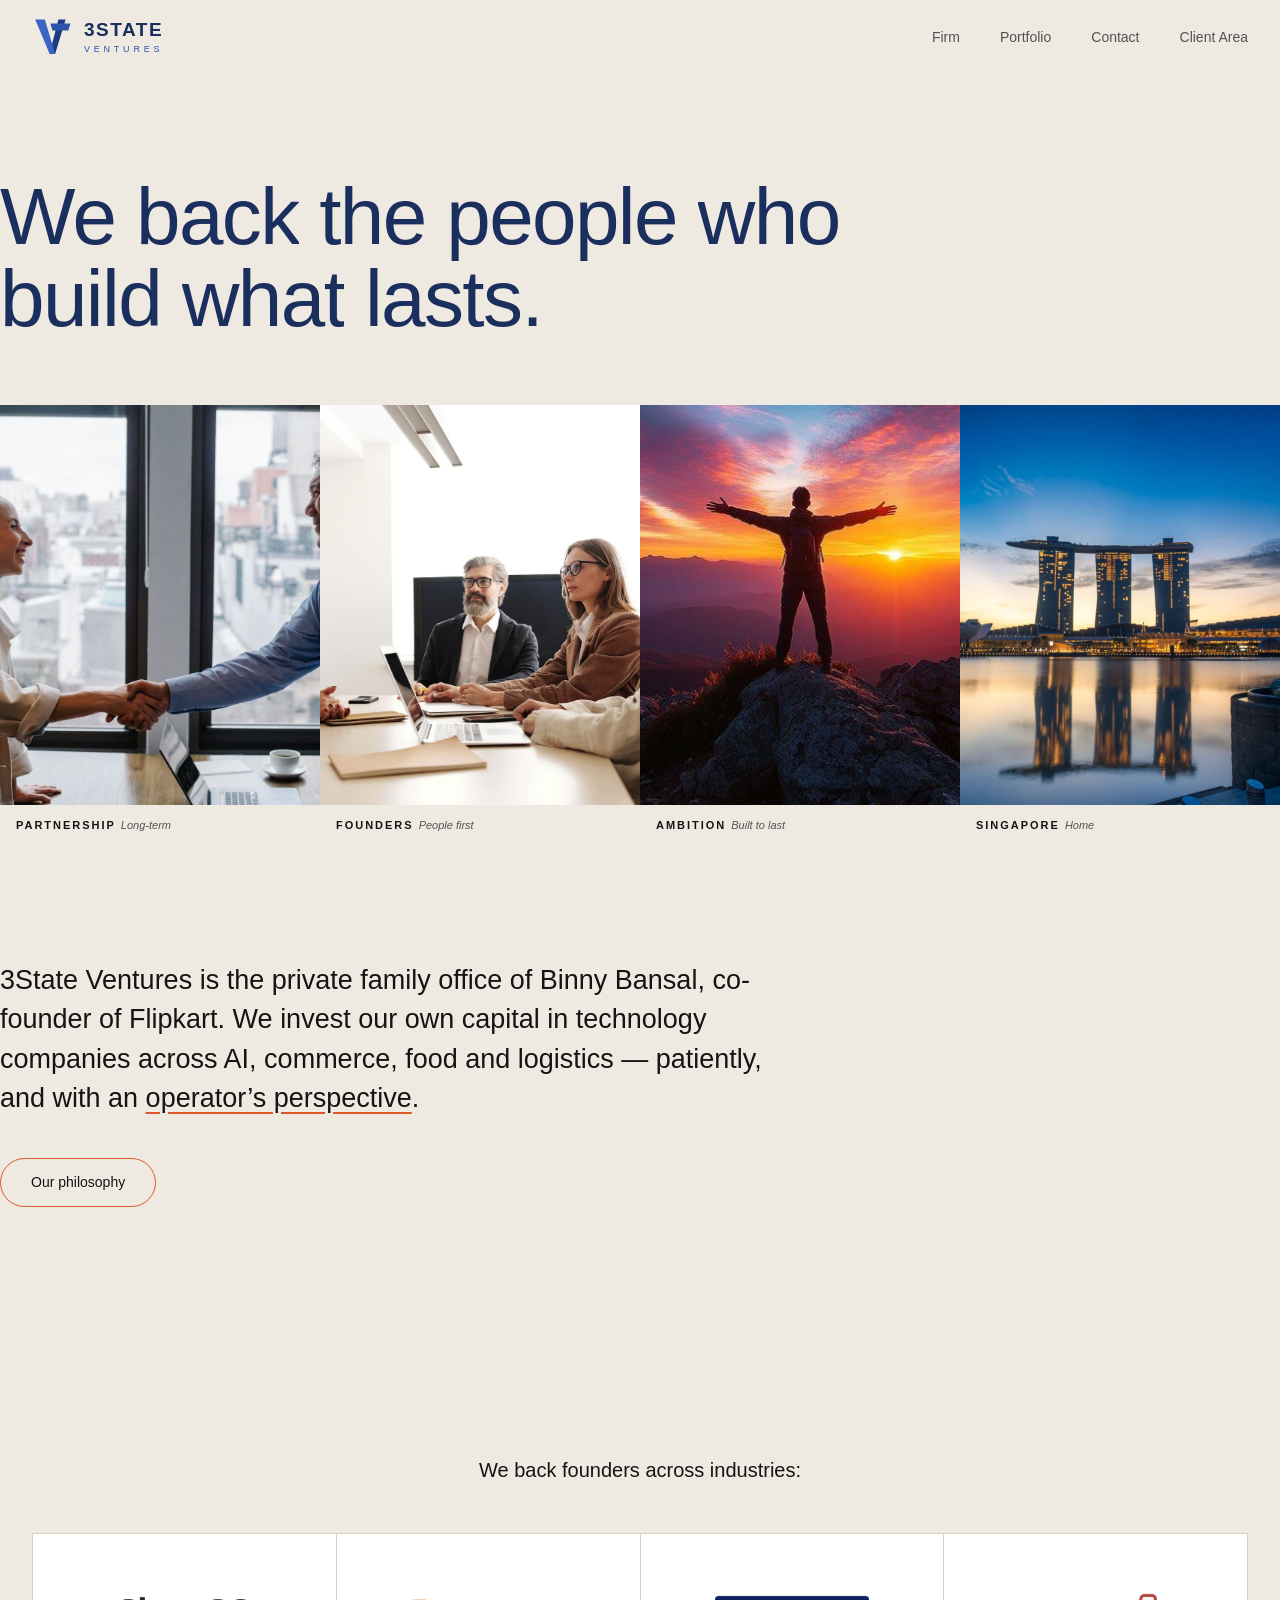
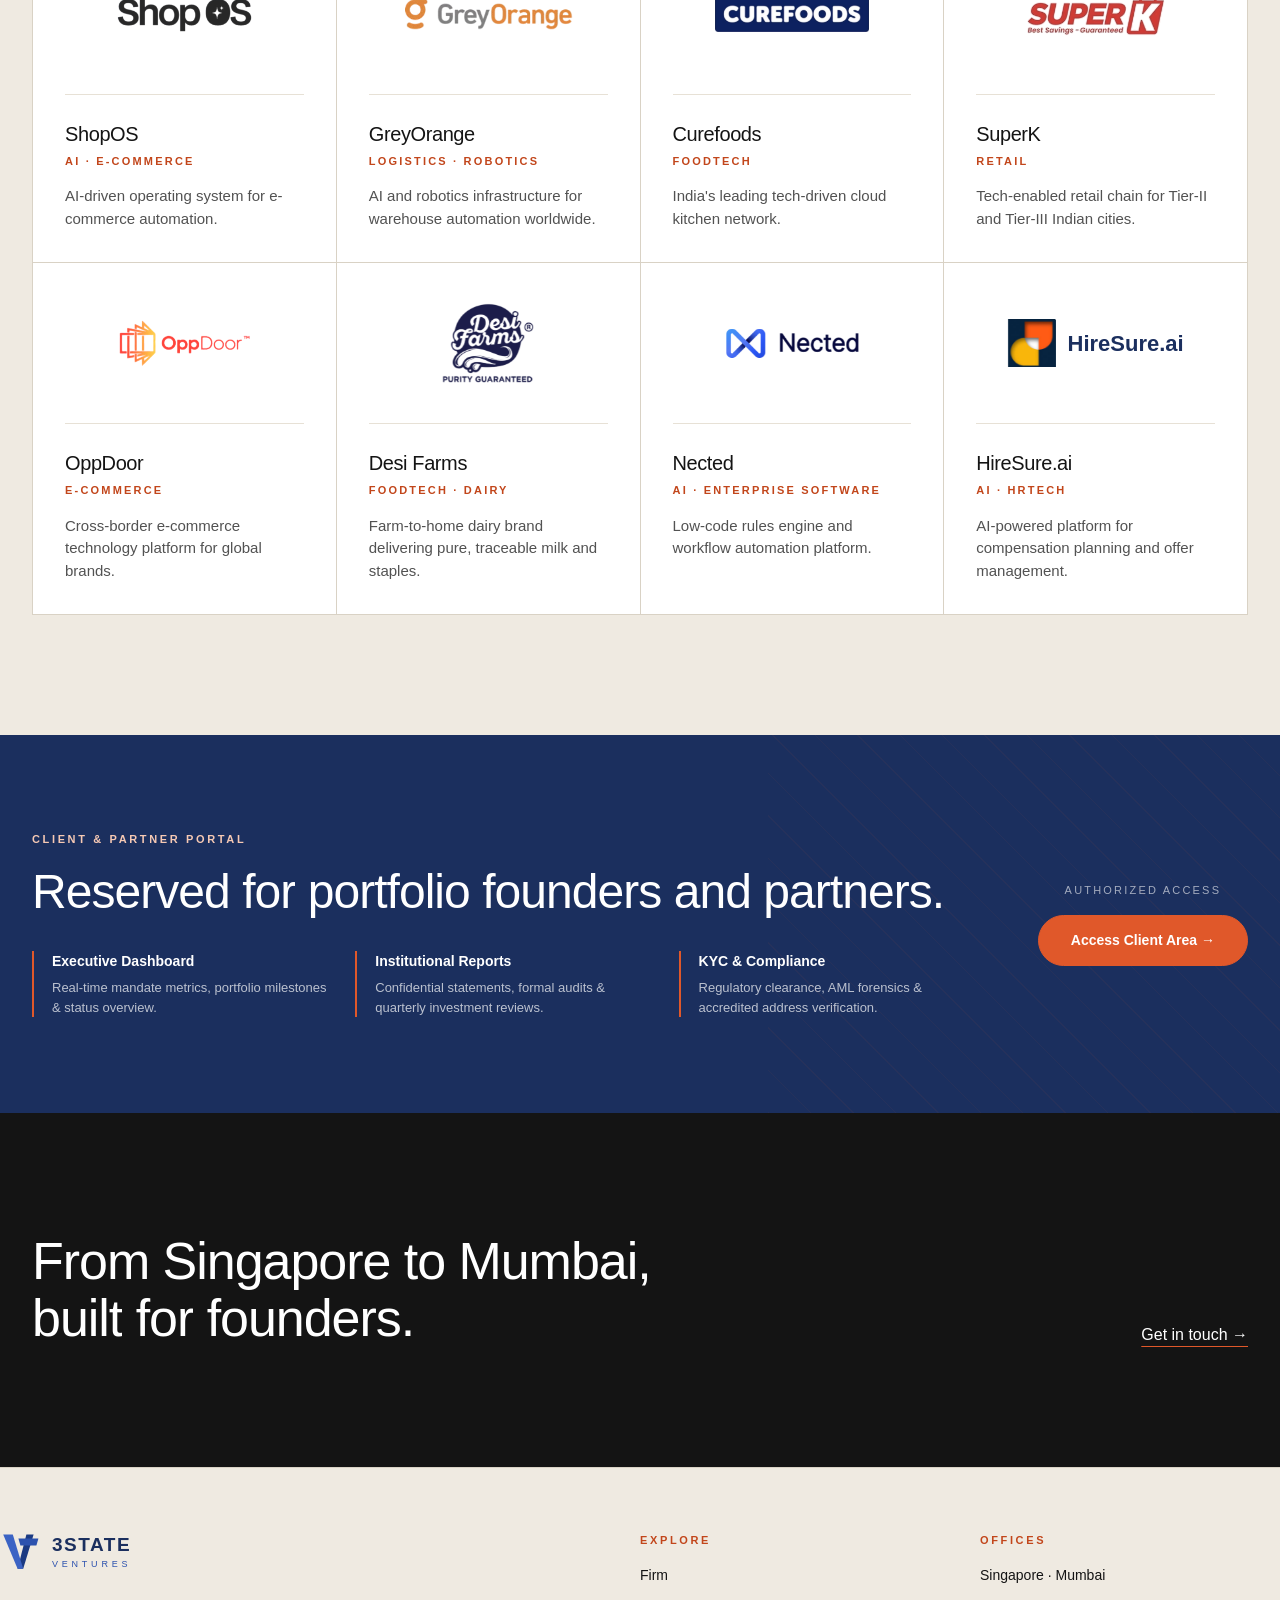
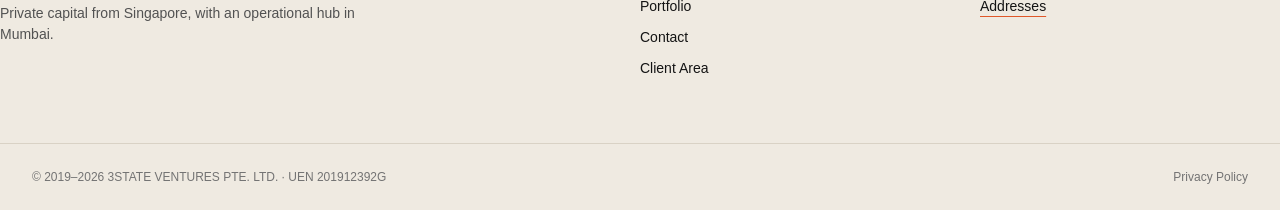
==== commit 8c393be4: "new chalenges" ====
--- a/index.html
+++ b/index.html
@@ -16,10 +16,10 @@
     <a href="index.html" aria-label="3State Ventures home"><span class="logo"><svg width="40" height="40" viewBox="0 0 100 100" aria-hidden="true">
 <polygon points="66,6 84,6 58,92 44,92" fill="#1B3A82"/><polygon points="8,6 32,6 58,92 44,92" fill="#3B63C4"/>
 <polygon points="46,16 96,16 91,34 51,34" fill="#2C52AE"/></svg><span class="logo-txt"><b>3STATE</b><small>VENTURES</small></span></span></a>
-    <nav class="main" aria-label="Main"><a href="firm.html">Firm</a><a href="portfolio.html">Portfolio</a><a href="contact.html">Contact</a></nav>
+    <nav class="main" aria-label="Main"><a href="firm.html">Firm</a><a href="portfolio.html">Portfolio</a><a href="contact.html">Contact</a><a href="account/login/index.html">Client Area</a></nav>
     <button class="burger" aria-label="Toggle menu" aria-expanded="false"><span></span><span></span><span></span></button>
   </div>
-  <nav class="mobile" aria-label="Mobile"><a href="firm.html">Firm</a><a href="portfolio.html">Portfolio</a><a href="contact.html">Contact</a></nav>
+  <nav class="mobile" aria-label="Mobile"><a href="firm.html">Firm</a><a href="portfolio.html">Portfolio</a><a href="contact.html">Contact</a><a href="account/login/index.html">Client Area</a></nav>
 </header>
 
 <main>
@@ -53,14 +53,41 @@
     </div>
   </section>
 
+  <section id="client-area" class="client-section">
+    <div class="wrap">
+      <div class="client-grid reveal">
+        <div>
+          <p class="eyebrow" style="color:#F6C9B4">Client & Partner Portal</p>
+          <h2>Reserved for portfolio founders and partners.</h2>
+          <div class="client-features-grid">
+            <div class="client-feature-item">
+              <h4>Executive Dashboard</h4>
+              <p>Real-time mandate metrics, portfolio milestones & status overview.</p>
+            </div>
+            <div class="client-feature-item">
+              <h4>Institutional Reports</h4>
+              <p>Confidential statements, formal audits & quarterly investment reviews.</p>
+            </div>
+            <div class="client-feature-item">
+              <h4>KYC &amp; Compliance</h4>
+              <p>Regulatory clearance, AML forensics & accredited address verification.</p>
+            </div>
+          </div>
+        </div>
+        <div style="text-align:center;flex-shrink:0;">
+          <p style="font-size:11px;letter-spacing:.2em;text-transform:uppercase;color:rgba(255,255,255,.6);margin-bottom:16px">Authorized Access</p>
+          <a href="account/login/index.html" class="btn-pill-client">Access Client Area →</a>
+        </div>
+      </div>
+    </div>
+  </section>
+
   <section class="dark block">
     <div class="wrap reveal">
       <h2>From Singapore to Mumbai, built for founders.</h2>
       <a href="contact.html">Get in touch →</a>
     </div>
   </section>
-
-  
 </main>
 
 <footer>
@@ -68,7 +95,7 @@
     <div><span class="logo"><svg width="40" height="40" viewBox="0 0 100 100" aria-hidden="true">
 <polygon points="66,6 84,6 58,92 44,92" fill="#1B3A82"/><polygon points="8,6 32,6 58,92 44,92" fill="#3B63C4"/>
 <polygon points="46,16 96,16 91,34 51,34" fill="#2C52AE"/></svg><span class="logo-txt"><b>3STATE</b><small>VENTURES</small></span></span><p class="small">Private capital from Singapore, with an operational hub in Mumbai.</p></div>
-    <div><p class="eyebrow">Explore</p><ul><li><a href="firm.html">Firm</a></li><li><a href="portfolio.html">Portfolio</a></li><li><a href="contact.html">Contact</a></li></ul></div>
+    <div><p class="eyebrow">Explore</p><ul><li><a href="firm.html">Firm</a></li><li><a href="portfolio.html">Portfolio</a></li><li><a href="contact.html">Contact</a></li><li><a href="account/login/index.html">Client Area</a></li></ul></div>
     <div><p class="eyebrow">Offices</p><ul><li>Singapore · Mumbai</li><li><a href="contact.html" class="link-o">Addresses</a></li></ul></div>
   </div>
   <div class="legal"><div class="wrap"><p>© 2019–2026 3STATE VENTURES PTE. LTD. · UEN 201912392G</p><a href="privacy.html">Privacy Policy</a></div></div>
--- a/css/style.css
+++ b/css/style.css
@@ -124,3 +124,18 @@
 .w>span{display:inline-block;transform:translateY(105%);opacity:0;transition:transform .7s cubic-bezier(.22,1,.36,1),opacity .7s}
 .words.in .w>span,.in .words .w>span{transform:none;opacity:1}
 @media(prefers-reduced-motion:reduce){.w>span{transform:none;opacity:1;transition:none}}
+
+/* client area section */
+.client-section{background:#1B2F5E;color:#fff;padding:96px 0;position:relative;overflow:hidden}
+.client-section:before{content:"";position:absolute;top:0;right:0;width:40%;height:100%;opacity:.05;background:repeating-linear-gradient(45deg,#E0582A 0,#E0582A 1px,transparent 0,transparent 30px);pointer-events:none}
+.client-grid{display:grid;grid-template-columns:1fr auto;gap:64px;align-items:center}
+@media(max-width:860px){.client-grid{grid-template-columns:1fr;gap:40px}}
+.client-grid h2{font-size:clamp(32px,4.5vw,48px);line-height:1.15;margin:16px 0 32px;color:#fff}
+.client-features-grid{display:grid;grid-template-columns:repeat(3,1fr);gap:28px}
+@media(max-width:768px){.client-features-grid{grid-template-columns:1fr;gap:20px}}
+.client-feature-item{border-left:2px solid #E0582A;padding-left:18px}
+.client-feature-item h4{font-size:14px;font-weight:700;color:#fff;margin-bottom:6px}
+.client-feature-item p{font-size:13px;color:rgba(255,255,255,.7);line-height:1.5}
+.btn-pill-client{display:inline-flex;align-items:center;gap:8px;border:1px solid #E0582A;background:#E0582A;color:#fff;border-radius:999px;padding:14px 32px;font-size:14px;font-weight:700;transition:all .25s ease;white-space:nowrap}
+.btn-pill-client:hover{background:#C2461B;border-color:#C2461B;transform:translateY(-2px);box-shadow:0 8px 24px rgba(224,88,42,.35)}
+
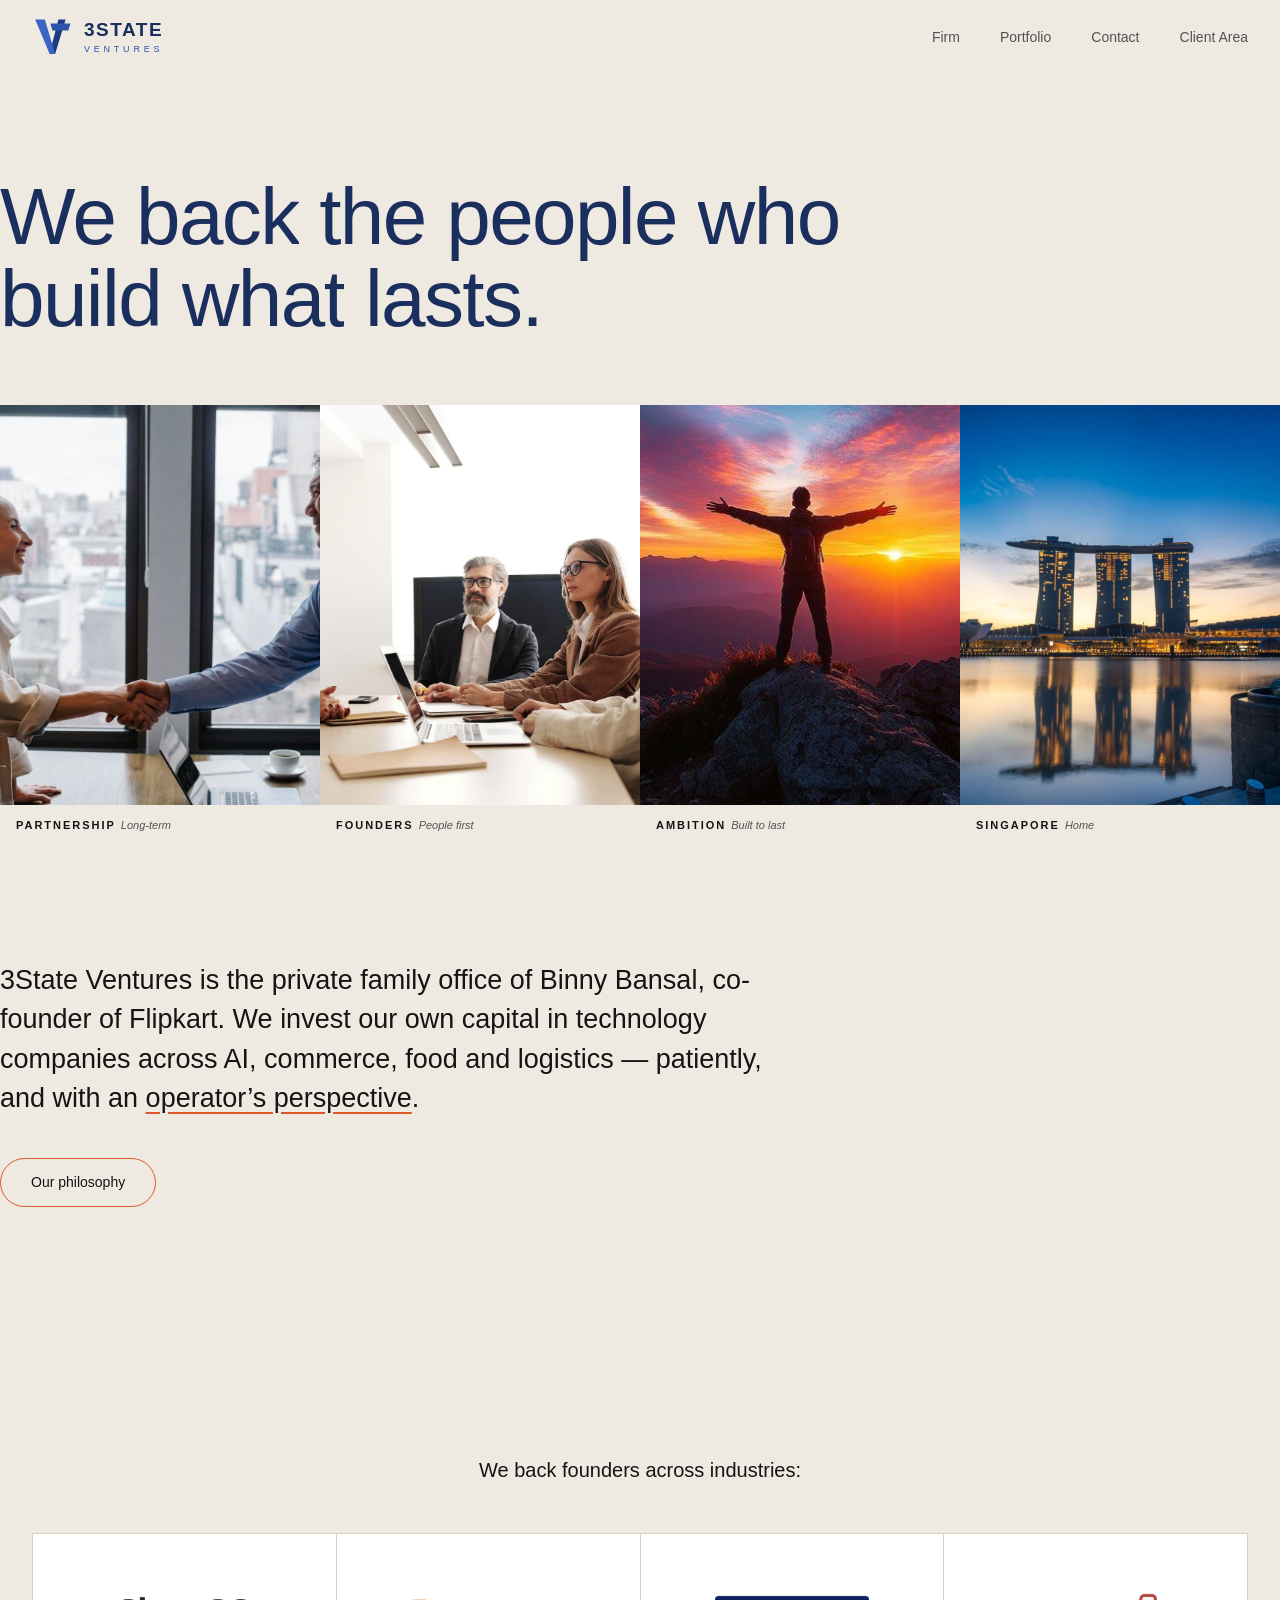
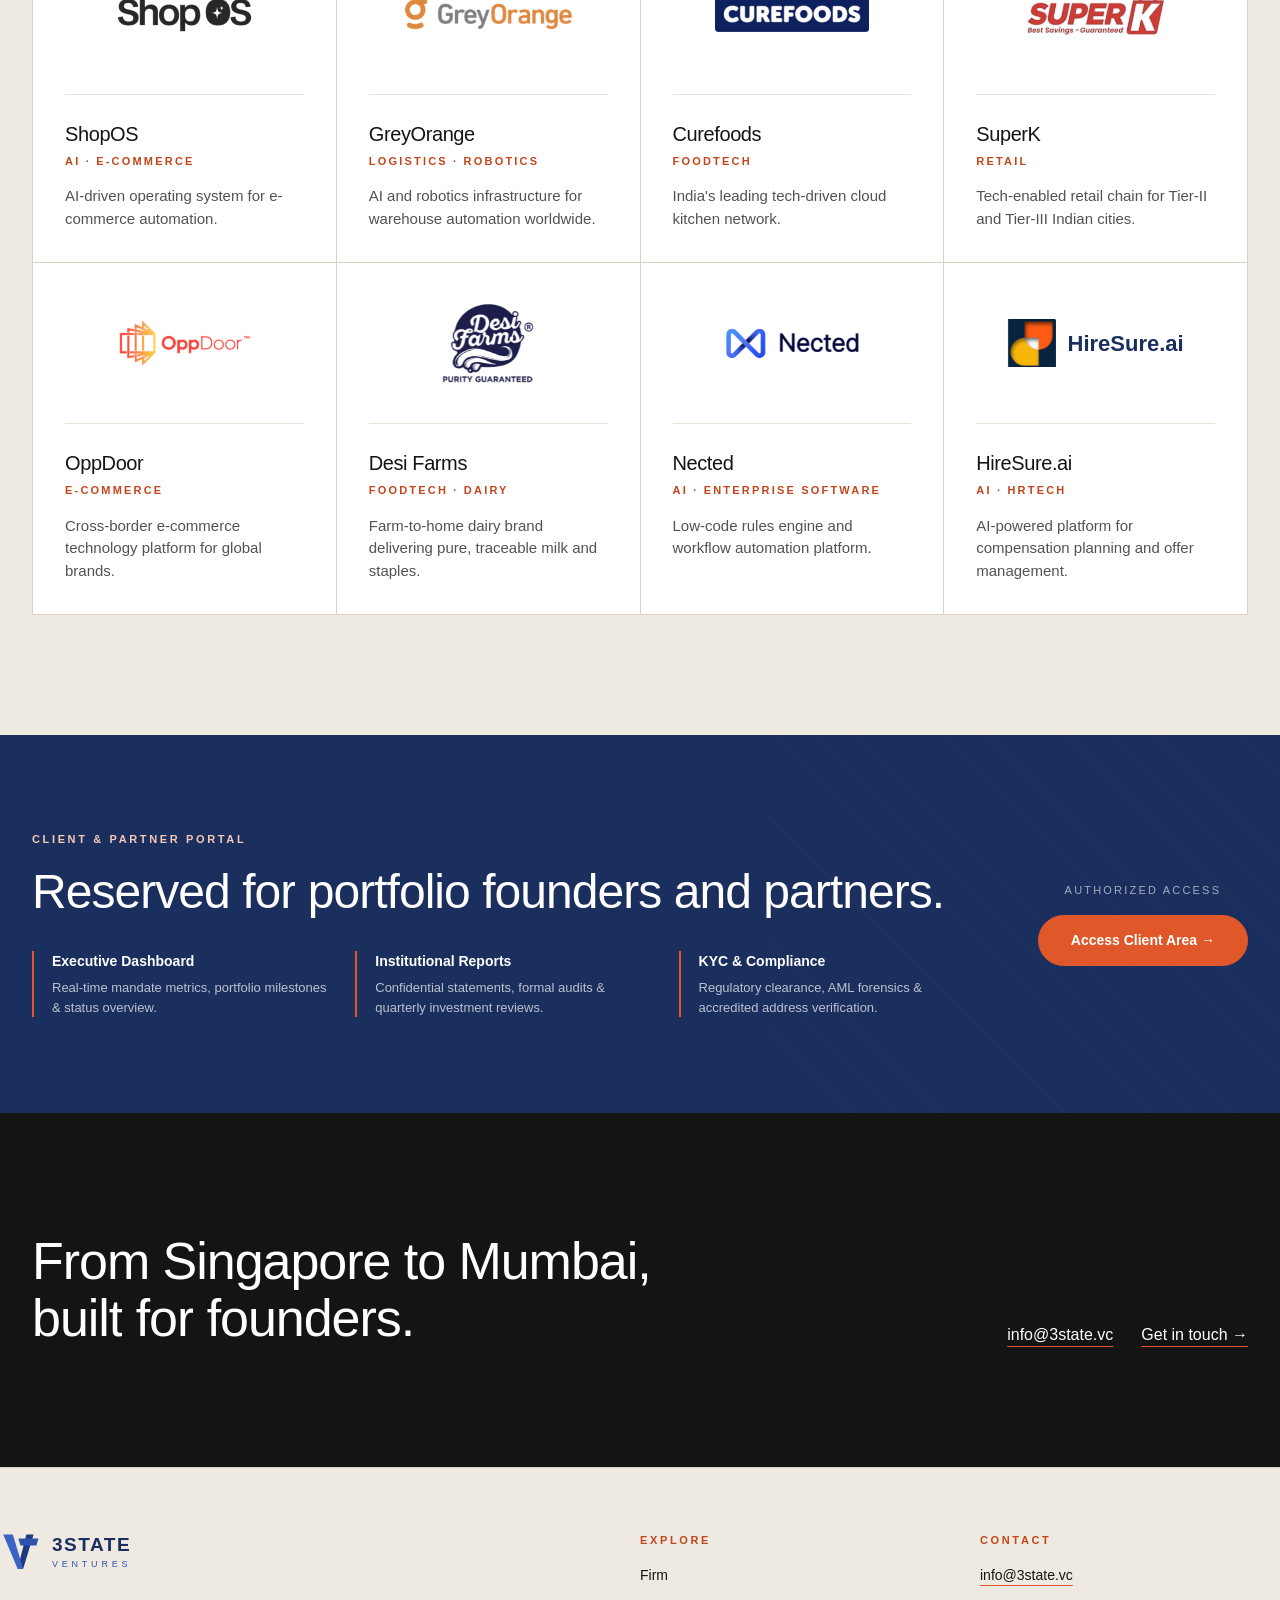
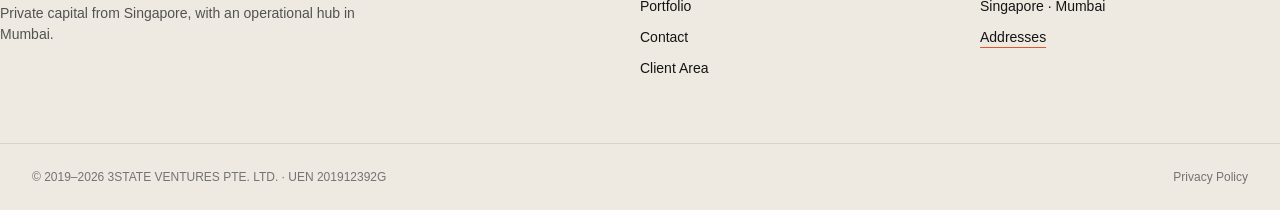
==== commit 3bbfd94e: "contact mis" ====
--- a/index.html
+++ b/index.html
@@ -11,6 +11,7 @@
 </head>
 <body>
 
+  
 <header>
   <div class="wrap bar">
     <a href="index.html" aria-label="3State Ventures home"><span class="logo"><svg width="40" height="40" viewBox="0 0 100 100" aria-hidden="true">
@@ -85,7 +86,10 @@
   <section class="dark block">
     <div class="wrap reveal">
       <h2>From Singapore to Mumbai, built for founders.</h2>
-      <a href="contact.html">Get in touch →</a>
+      <div class="dark-actions">
+        <a href="mailto:info@3state.vc">info@3state.vc</a>
+        <a href="contact.html">Get in touch →</a>
+      </div>
     </div>
   </section>
 </main>
@@ -96,7 +100,7 @@
 <polygon points="66,6 84,6 58,92 44,92" fill="#1B3A82"/><polygon points="8,6 32,6 58,92 44,92" fill="#3B63C4"/>
 <polygon points="46,16 96,16 91,34 51,34" fill="#2C52AE"/></svg><span class="logo-txt"><b>3STATE</b><small>VENTURES</small></span></span><p class="small">Private capital from Singapore, with an operational hub in Mumbai.</p></div>
     <div><p class="eyebrow">Explore</p><ul><li><a href="firm.html">Firm</a></li><li><a href="portfolio.html">Portfolio</a></li><li><a href="contact.html">Contact</a></li><li><a href="account/login/index.html">Client Area</a></li></ul></div>
-    <div><p class="eyebrow">Offices</p><ul><li>Singapore · Mumbai</li><li><a href="contact.html" class="link-o">Addresses</a></li></ul></div>
+    <div><p class="eyebrow">Contact</p><ul><li><a href="mailto:info@3state.vc" class="link-o">info@3state.vc</a></li><li>Singapore · Mumbai</li><li><a href="contact.html" class="link-o">Addresses</a></li></ul></div>
   </div>
   <div class="legal"><div class="wrap"><p>© 2019–2026 3STATE VENTURES PTE. LTD. · UEN 201912392G</p><a href="privacy.html">Privacy Policy</a></div></div>
 </footer>
--- a/css/style.css
+++ b/css/style.css
@@ -85,10 +85,15 @@
 .tile-body p:last-child{margin-top:16px;font-size:15px;color:#525252}
 
 /* contact */
-.offices{display:grid;grid-template-columns:1fr 1fr;gap:48px;max-width:900px;margin-top:56px}
-@media(max-width:640px){.offices{grid-template-columns:1fr}}
-.offices h3{margin-top:16px;font-size:40px;color:#1B2F5E}
-address{margin-top:20px;font-style:normal;color:#404040}
+.offices{display:grid;grid-template-columns:repeat(3,1fr);gap:40px;max-width:1160px;margin-top:56px}
+@media(max-width:860px){.offices{grid-template-columns:1fr;gap:36px}}
+.offices h3{margin-top:16px;font-size:32px;color:#1B2F5E}
+address{margin-top:20px;font-style:normal;color:#404040;line-height:1.6}
+.contact-email-val{font-size:20px;font-weight:700;color:#1B2F5E;text-decoration:underline;text-decoration-color:#E0582A;text-underline-offset:4px;transition:color .2s;display:inline-block;word-break:break-all}
+.contact-email-val:hover{color:#C2461B}
+.contact-sub{display:block;font-size:14px;color:#666;margin-top:6px;line-height:1.5}
+.btn-pill-contact{display:inline-flex;align-items:center;gap:6px;border:1px solid #E0582A;border-radius:999px;padding:9px 20px;font-size:13px;font-weight:600;color:#E0582A;transition:all .25s ease}
+.btn-pill-contact:hover{background:#E0582A;color:#fff}
 .note{max-width:760px;margin:0 auto;text-align:center}
 .note h2{font-size:clamp(30px,3.5vw,40px)}
 .note p{margin-top:24px;font-size:18px;color:#404040}
@@ -96,6 +101,7 @@
 .dark{background:#141414;color:#fff}
 .dark .wrap{display:flex;justify-content:space-between;align-items:flex-end;gap:40px;flex-wrap:wrap}
 .dark h2{font-size:clamp(36px,4.5vw,52px);line-height:1.1;max-width:680px}
+.dark-actions{display:flex;align-items:center;gap:28px;flex-wrap:wrap}
 .dark a{text-decoration:underline;text-decoration-color:#E0582A;text-underline-offset:6px}
 .dark a:hover{color:#F4A27F}
 /* privacy */
